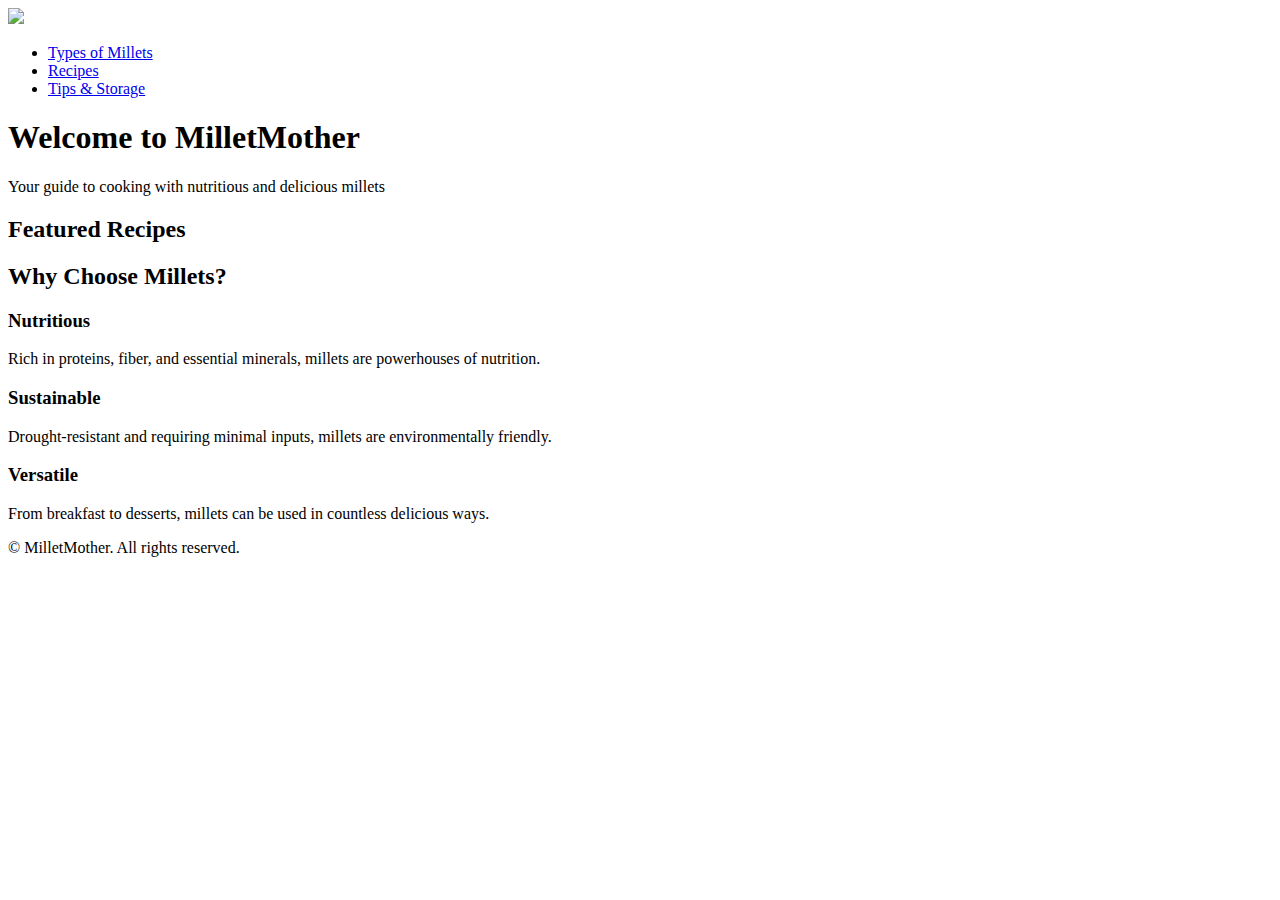
==== index.html @ 5738373b "Create index.html" ====
<!DOCTYPE html>
<html lang="en">
<head>
    <meta charset="UTF-8">
    <meta name="viewport" content="width=device-width, initial-scale=1.0">
    <meta name="description" content="MilletMother - Your guide to cooking with millets">
    <title>Welcome | MilletMother</title>
    <link rel="stylesheet" href="styles.css">
    <link rel="preconnect" href="https://fonts.googleapis.com">
<link rel="preconnect" href="https://fonts.gstatic.com" crossorigin>
<link href="https://fonts.googleapis.com/css2?family=Amatic+SC:wght@400;700&family=Dancing+Script:wght@400..700&display=swap" rel="stylesheet">

</head>
<body>  
    <header>
        <nav>
            <div class="nav-container">
                
                <a href="index.html" class="nav-logo">
                    <img src="MilletMother logo.jpg" class="nav-logo">
                </a>
                <ul class="nav-links">
                    <li><a href="/types.html">Types of Millets</a></li>
                    <li><a href="/recipes.html">Recipes</a></li>
                    <li><a href="/tips.html">Tips & Storage</a></li>
                </ul>
            </div>
        </nav>
    </header>
    

    <main>
        <section class="hero">
            <h1 class="h1">Welcome to MilletMother</h1>
            <p>Your guide to cooking with nutritious and delicious millets</p>
        </section>

        <section class="featured-recipes">
            <h2>Featured Recipes</h2>
            <div class="recipe-grid" id="recipeGrid"></div>
            <div id="recipe-container"></div>
        </section>

        <section class="why-millets">
            <h2>Why Choose Millets?</h2>
            <div class="benefits-grid">
                <div class="benefit">
                    <h3>Nutritious</h3>
                    <p>Rich in proteins, fiber, and essential minerals, millets are powerhouses of nutrition.</p>
                </div>
                <div class="benefit">
                    <h3>Sustainable</h3>
                    <p>Drought-resistant and requiring minimal inputs, millets are environmentally friendly.</p>
                </div>
                <div class="benefit">
                    <h3>Versatile</h3>
                    <p>From breakfast to desserts, millets can be used in countless delicious ways.</p>
                </div>
            </div>
        </section>
    </main>

    <footer>
        <div class="footer-content">
            <p>&copy; <span id="year"></span> MilletMother. All rights reserved.</p>
        </div>
    </footer>

    <script src="script.js"></script>
</body>
</html>
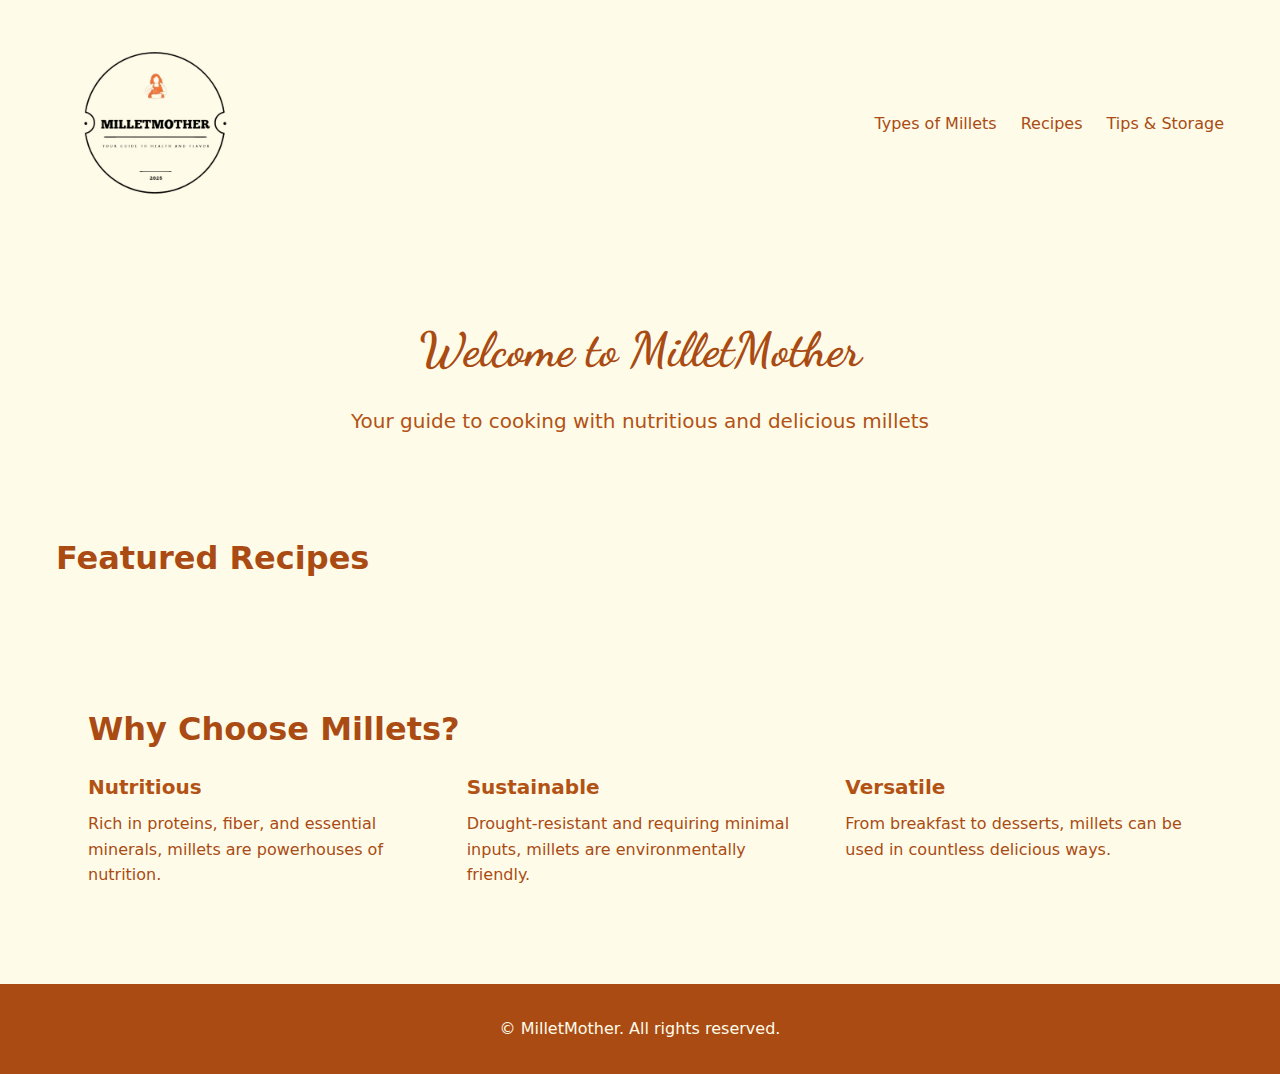
==== commit d3ff461d: "Update index.html" ====
--- a/index.html
+++ b/index.html
@@ -17,7 +17,7 @@
             <div class="nav-container">
                 
                 <a href="index.html" class="nav-logo">
-                    <img src="MilletMother logo.jpg" class="nav-logo">
+                    <img src="./image/MilletMother logo.jpg" class="nav-logo">
                 </a>
                 <ul class="nav-links">
                     <li><a href="/types.html">Types of Millets</a></li>
--- a/styles.css
+++ b/styles.css
@@ -0,0 +1,228 @@
+:root {
+    --color-amber-50: #fefce8;
+    --color-amber-800: #b35215;
+    --color-amber-900: #aa4b14;
+    --color-gray-600: #4b5563;
+    --color-gray-500: #6b7280;
+}
+
+* {
+    margin: 0;
+    padding: 0;
+    box-sizing: border-box;
+}
+
+body {
+    font-family: system-ui, sans-serif;
+    background: var(--color-amber-50);
+    line-height: 1.6;
+}
+
+header {
+    background: var(--color-amber-50);
+}
+
+.nav-container   {
+    max-width: 1200px;
+    margin: 0 auto;
+    padding: 1.5rem 1rem;
+    display: flex;
+    justify-content: space-between;
+    align-items: center;
+}
+.nav-logo{
+    width: 200px; /* Adjust as needed */
+    height: 200px; /* Adjust as needed */
+    background-image: url('MilletMother\ logo.png'); /* Replace with your image path */
+    background-size: contain;
+    background-repeat: no-repeat;
+    background-position: center;
+}
+
+/* Positioning the logo in the top-left corner */
+
+
+
+.nav-links {
+    display: flex;
+    gap: 1.5rem;
+    list-style: none;
+}
+
+.nav-links a {
+    color: var(--color-amber-900);
+    text-decoration: none;
+    transition: color 0.3s;
+}
+
+.nav-links a:hover {
+    color: var(--color-amber-800);
+}
+
+main {
+    max-width: 1200px;
+    margin: 0 auto;
+    padding: 1rem;
+}
+
+.hero {
+    text-align: center;
+    padding: 3rem 0;
+}
+
+.hero h1 {
+    font-size: 3rem;
+    color: var(--color-amber-900);
+    margin-bottom: 1rem;
+}
+
+.hero p {
+    font-size: 1.25rem;
+    color: var(--color-amber-800);
+}
+
+.featured-recipes {
+    margin-top: 3rem;
+}
+
+.featured-recipes h2 {
+    font-size: 2rem;
+    color: var(--color-amber-900);
+    margin-bottom: 1.5rem;
+}
+
+.recipe-grid {
+    display: grid;
+    grid-template-columns: repeat(auto-fit, minmax(300px, 1fr));
+    gap: 1.5rem;
+}
+
+.recipe-card {
+    background: white;
+    border-radius: 0.5rem;
+    overflow: hidden;
+    box-shadow: 0 2px 4px rgba(0, 0, 0, 0.1);
+    transition: box-shadow 0.3s;
+    text-decoration: none;
+    display: block;
+}
+
+.recipe-card:hover {
+    box-shadow: 0 4px 6px rgba(0, 0, 0, 0.1);
+}
+
+.recipe-card img {
+    width: 100%;
+    height: 200px;
+    object-fit: cover;
+}
+
+.recipe-card-content {
+    padding: 1rem;
+}
+
+.recipe-card h3 {
+    color: var(--color-amber-900);
+    font-size: 1.25rem;
+    margin-bottom: 0.5rem;
+}
+
+.recipe-card p {
+    color: var(--color-gray-600);
+    margin-bottom: 1rem;
+}
+
+.recipe-meta {
+    display: flex;
+    gap: 1rem;
+    color: var(--color-gray-500);
+    font-size: 0.875rem;
+}
+
+.why-millets {
+    margin-top: 4rem;
+    background: var(--color-amber-50);
+    padding: 2rem;
+    border-radius: 0.5rem;
+}
+
+.why-millets h2 {
+    font-size: 2rem;
+    color: var(--color-amber-900);
+    margin-bottom: 1rem;
+}
+
+.benefits-grid {
+    display: grid;
+    grid-template-columns: repeat(auto-fit, minmax(250px, 1fr));
+    gap: 2rem;
+}
+
+.benefit h3 {
+    color: var(--color-amber-800);
+    font-size: 1.25rem;
+    margin-bottom: 0.5rem;
+}
+
+.benefit p {
+    color: var(--color-amber-900);
+}
+
+a {
+    color: var(--color-amber-800);
+    text-decoration: none;
+    font-weight: none;
+}
+
+a:hover {
+    text-decoration: underline;
+}
+
+
+footer {
+    background: var(--color-amber-900);
+    color: var(--color-amber-50);
+    margin-top: 3rem;
+    padding: 2rem 0;
+}
+
+.footer-content {
+    max-width: 1200px;
+    margin: 0 auto;
+    padding: 0 1rem;
+    text-align: center;
+}
+
+@media (max-width: 768px) {
+    .nav-container {
+        flex-direction: column;
+        gap: 1rem;
+    }
+
+    .nav-links {
+        flex-direction: column;
+        align-items: center;
+    }
+
+    .hero h1 {
+        font-size: 2rem;
+    }
+}
+.h1 {
+    font-family: "Dancing Script", serif;
+    font-optical-sizing: auto;
+    font-weight: bold;
+    font-style: normal;
+}
+.amatic-sc-regular {
+    font-family: "Amatic SC", serif;
+    font-weight: 400;
+    font-style: normal;
+  }
+  
+  .amatic-sc-bold {
+    font-family: "Amatic SC", serif;
+    font-weight: 700;
+    font-style: normal;
+  }
+  
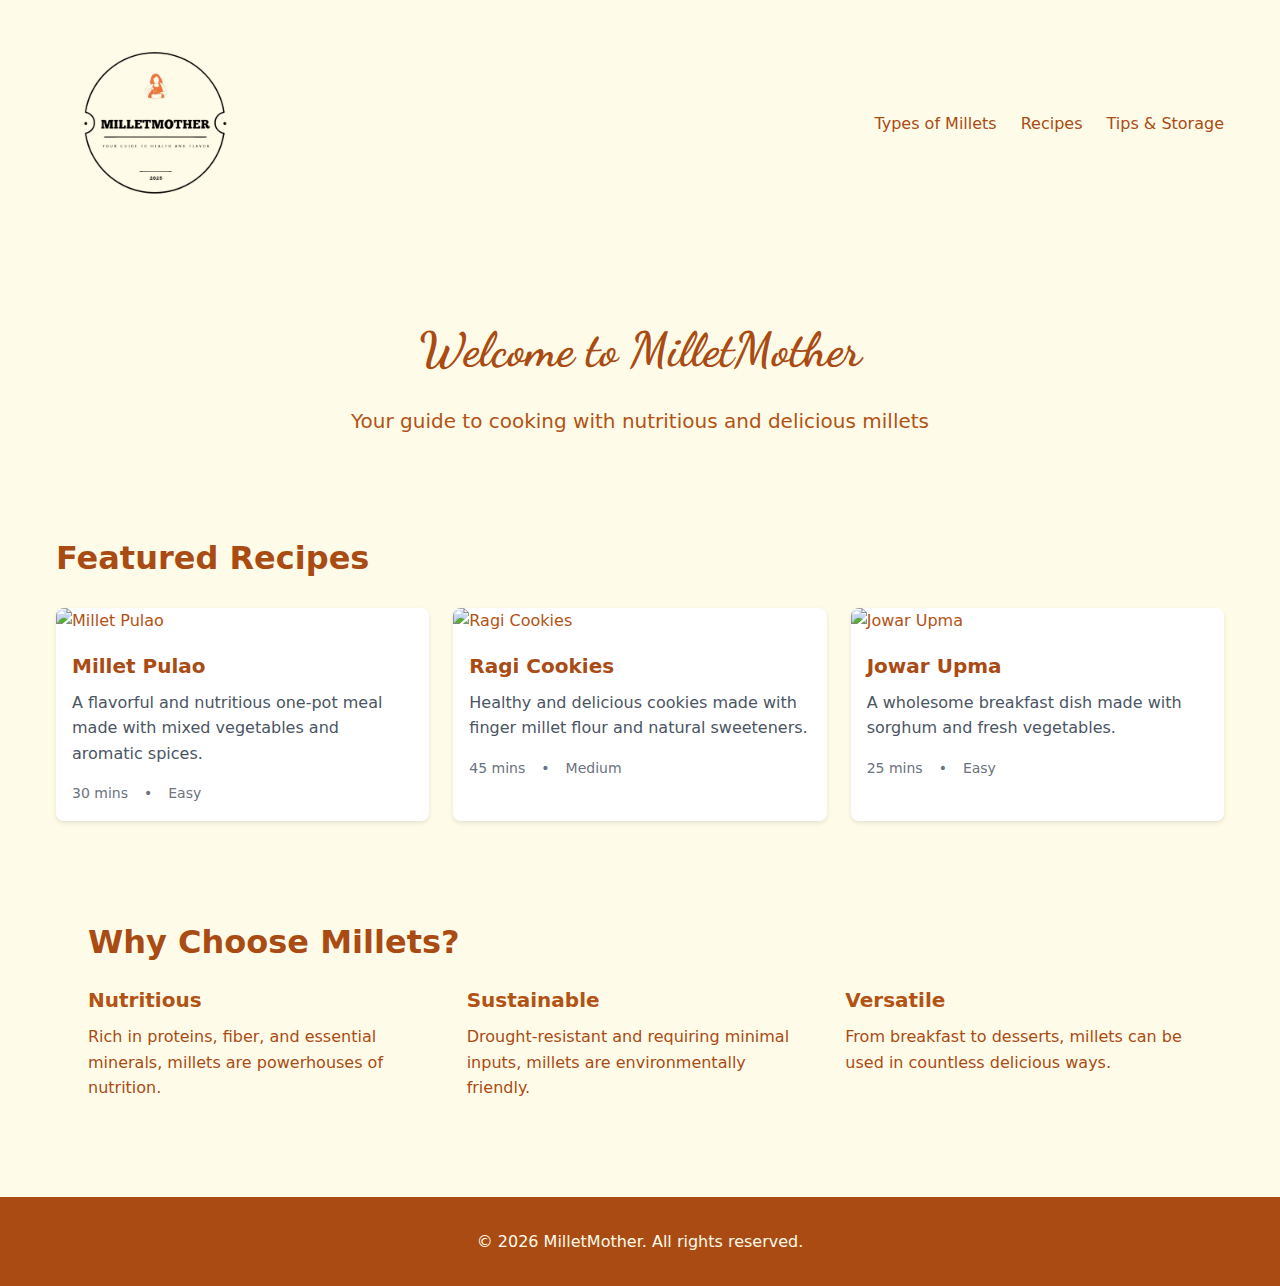
==== commit 38518ee3: "Update index.html" ====
--- a/index.html
+++ b/index.html
@@ -17,7 +17,7 @@
             <div class="nav-container">
                 
                 <a href="index.html" class="nav-logo">
-                    <img src="./image/MilletMother logo.jpg" class="nav-logo">
+                    <img src="/image/MilletMother logo.jpg" class="nav-logo">
                 </a>
                 <ul class="nav-links">
                     <li><a href="/types.html">Types of Millets</a></li>
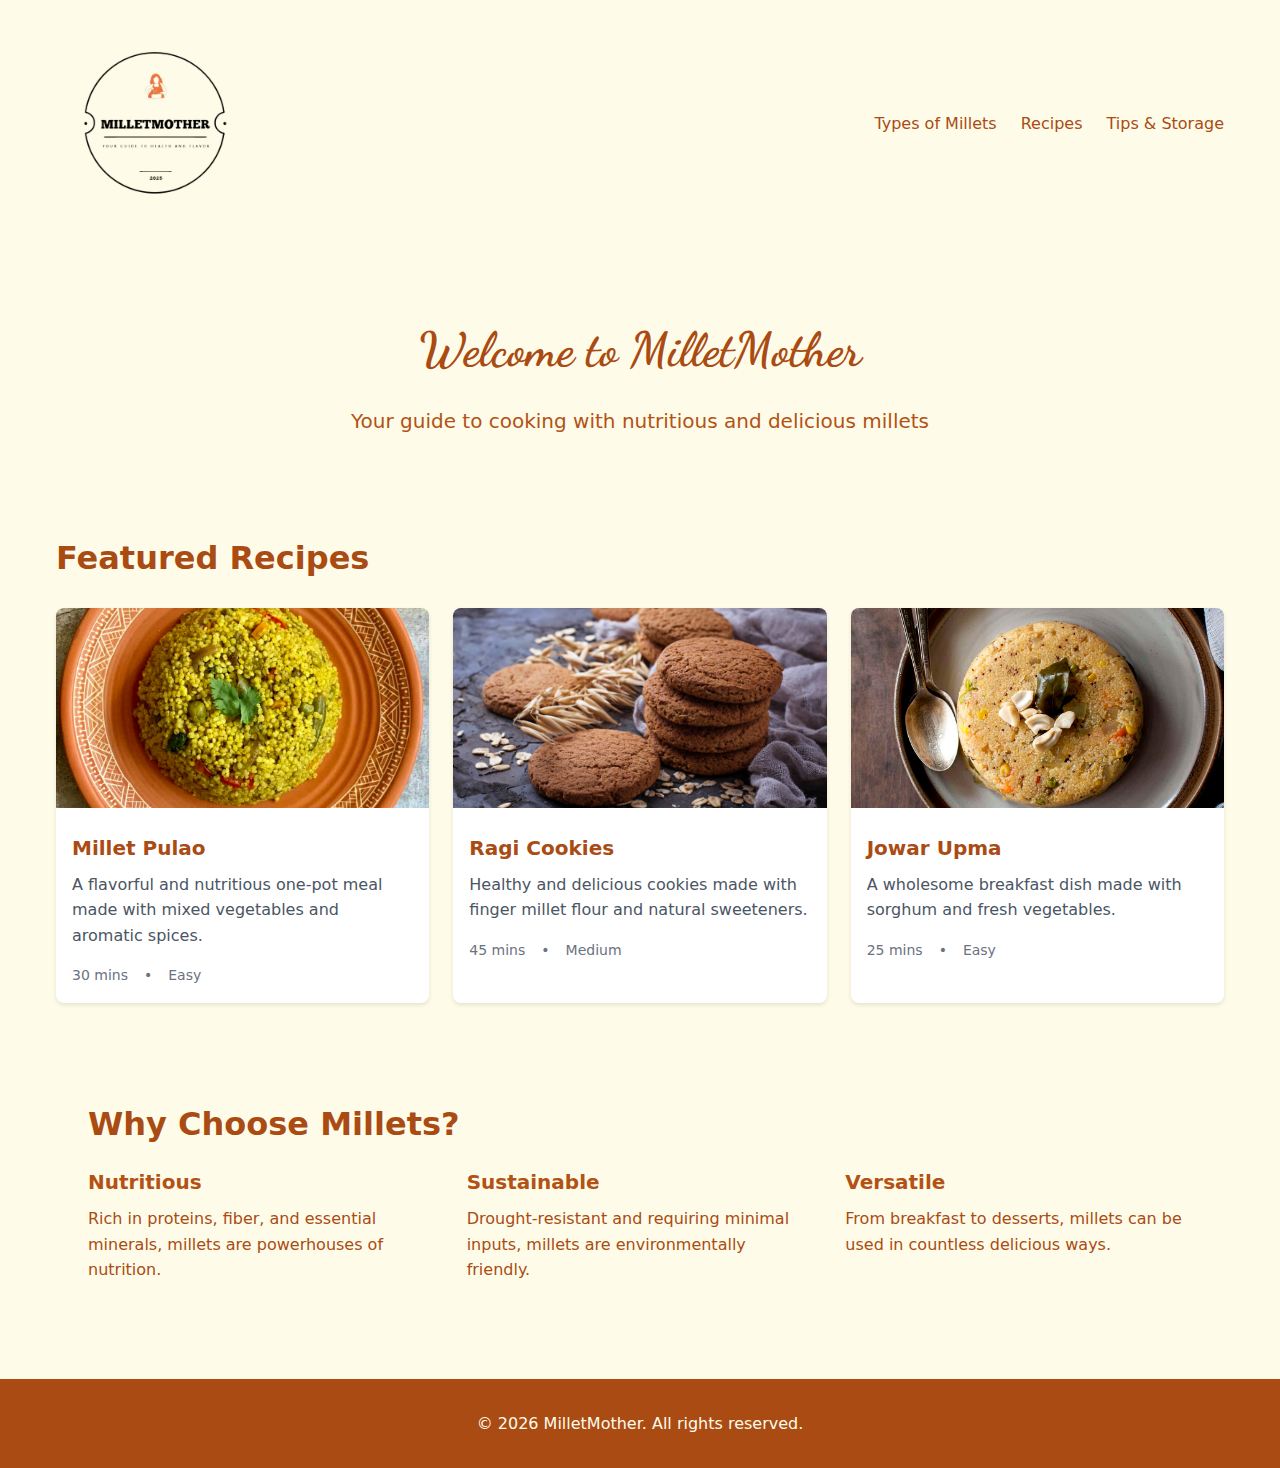
==== commit 252e2435: "Update index.html" ====
--- a/index.html
+++ b/index.html
@@ -17,12 +17,12 @@
             <div class="nav-container">
                 
                 <a href="index.html" class="nav-logo">
-                    <img src="/image/MilletMother logo.jpg" class="nav-logo">
+                    <img src="./image/MilletMother logo.jpg" class="nav-logo">
                 </a>
                 <ul class="nav-links">
-                    <li><a href="/types.html">Types of Millets</a></li>
-                    <li><a href="/recipes.html">Recipes</a></li>
-                    <li><a href="/tips.html">Tips & Storage</a></li>
+                    <li><a href="/indextypes.html">Types of Millets</a></li>
+                    <li><a href="/indexrecipes.html">Recipes</a></li>
+                    <li><a href="/indextips.html">Tips & Storage</a></li>
                 </ul>
             </div>
         </nav>
